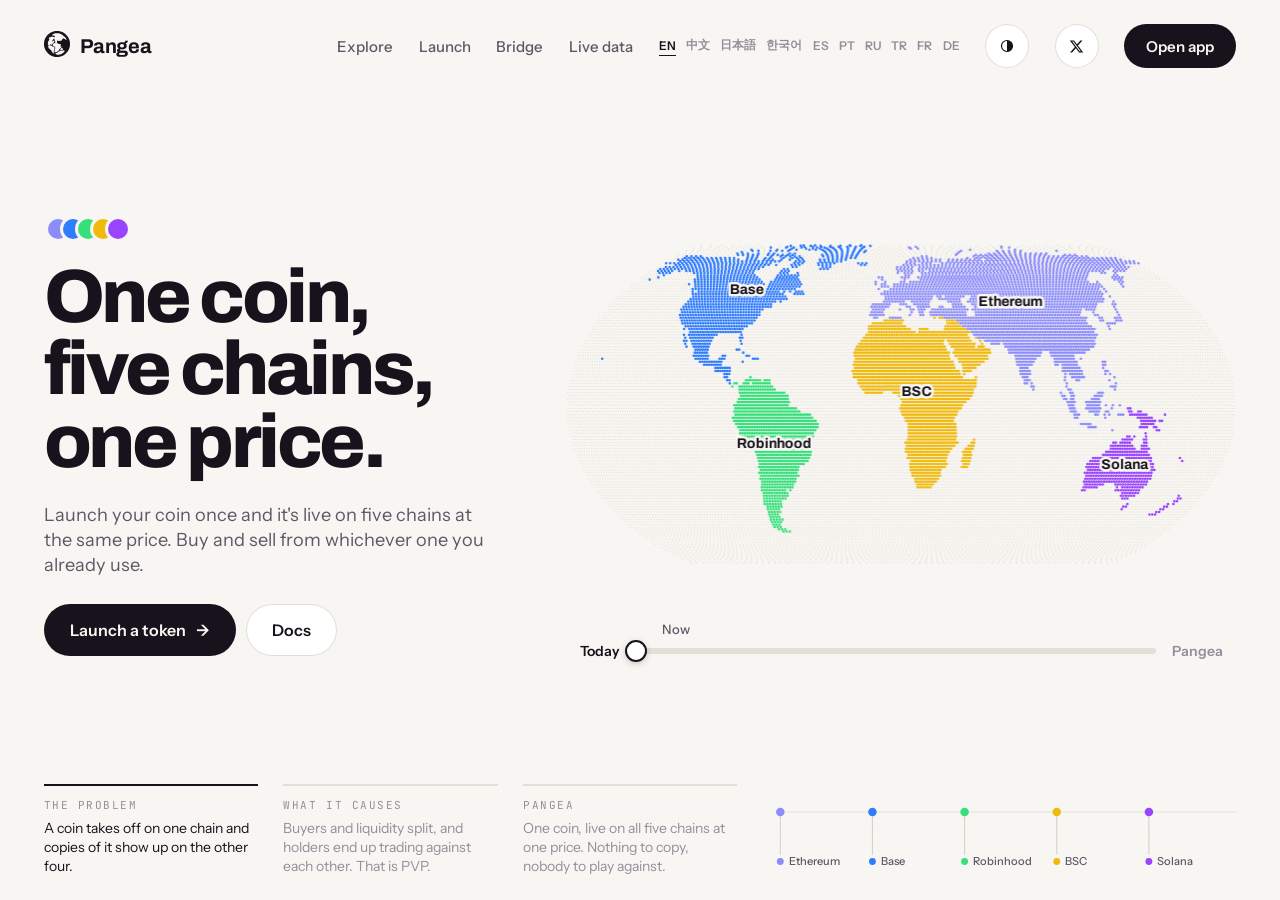
==== index.html @ af60b562 "update" ====
<!DOCTYPE html>
<html lang="en" data-theme="auto">
<head>
  <meta charset="utf-8">
  <meta name="viewport" content="width=device-width, initial-scale=1">
  <title>Pangea: one coin, five chains, one price</title>
  <meta name="description" content="Launch a coin once and it is live on Ethereum, Base, Robinhood Chain, BSC and Solana at the same price. Buy and sell from the chain you already use.">
  <link rel="icon" href="logo.jpg">
  <link rel="preconnect" href="https://fonts.googleapis.com">
  <link rel="preconnect" href="https://fonts.gstatic.com" crossorigin>
  <link href="https://fonts.googleapis.com/css2?family=Archivo:wdth,wght@75..125,500..800&family=Instrument+Sans:wght@400..600&family=JetBrains+Mono:wght@400;500&display=swap" rel="stylesheet">
  <link rel="stylesheet" href="css/site.css">
  <script>
    (function () {
      try {
        var t = localStorage.getItem("pangea.theme");
        var c = t === "light" || t === "dark" ? t : null;
        var d = document.documentElement;
        d.dataset.theme = c || "auto";
        if ((c || (matchMedia("(prefers-color-scheme: dark)").matches ? "dark" : "light")) === "dark") d.classList.add("dark");
      } catch (e) {}
    })();
  </script>
</head>
<body>
  <div class="kn-hero" data-theme="auto" style="--t:0%">
    <header class="kn-bar">
      <a class="kn-brand" href="index.html"><span data-mark="26"></span><span>Pangea</span></a>
      <nav class="kn-nav">
        <a href="app/explore.html">Explore</a>
        <a href="app/launch.html">Launch</a>
        <a href="app/bridge.html">Bridge</a>
        <a href="app/live.html">Live data</a>
      </nav>
      <nav class="kn-langs" aria-label="Language">
        <button type="button" lang="en" title="English" aria-label="English" data-on="1">EN</button>
        <button type="button" lang="zh" title="中文" aria-label="中文" data-on="0">中文</button>
        <button type="button" lang="ja" title="日本語" aria-label="日本語" data-on="0">日本語</button>
        <button type="button" lang="ko" title="한국어" aria-label="한국어" data-on="0">한국어</button>
        <button type="button" lang="es" title="Español" aria-label="Español" data-on="0">ES</button>
        <button type="button" lang="pt" title="Português" aria-label="Português" data-on="0">PT</button>
        <button type="button" lang="ru" title="Русский" aria-label="Русский" data-on="0">RU</button>
        <button type="button" lang="tr" title="Türkçe" aria-label="Türkçe" data-on="0">TR</button>
        <button type="button" lang="fr" title="Français" aria-label="Français" data-on="0">FR</button>
        <button type="button" lang="de" title="Deutsch" aria-label="Deutsch" data-on="0">DE</button>
      </nav>
      <span class="kn-pick">
        <select aria-label="Language">
          <option value="en">English</option>
          <option value="zh">中文</option>
          <option value="ja">日本語</option>
          <option value="ko">한국어</option>
          <option value="es">Español</option>
          <option value="pt">Português</option>
          <option value="ru">Русский</option>
          <option value="tr">Türkçe</option>
          <option value="fr">Français</option>
          <option value="de">Deutsch</option>
        </select>
        <span aria-hidden="true">▾</span>
      </span>
      <button type="button" class="kn-round" aria-label="Switch between light and dark">
        <svg viewBox="0 0 24 24" width="16" height="16" aria-hidden="true"><circle cx="12" cy="12" r="8.25" fill="none" stroke="currentColor" stroke-width="1.8"></circle><path d="M12 3.75a8.25 8.25 0 0 1 0 16.5z" fill="currentColor"></path></svg>
      </button>
      <a class="kn-x" href="https://x.com/LaunchOnPangea" target="_blank" rel="noreferrer" aria-label="Pangea on X">
        <svg viewBox="0 0 24 24" width="15" height="15" aria-hidden="true"><path fill="currentColor" d="M18.244 2.25h3.308l-7.227 8.26 8.502 11.24H16.17l-5.214-6.817L4.99 21.75H1.68l7.73-8.835L1.254 2.25H8.08l4.713 6.231zm-1.161 17.52h1.833L7.084 4.126H5.117z"></path></svg>
      </a>
      <a class="kn-pill" data-open href="app/explore.html">Open app</a>
    </header>
    <div class="kn-stage">
      <main class="kn-say">
        <div class="kn-five" aria-hidden="true">
          <i style="background:#8C8DFB"></i>
          <i style="background:#2F7CFF"></i>
          <i style="background:#35E07A"></i>
          <i style="background:#F0B90B"></i>
          <i style="background:#9945FF"></i>
        </div>
        <h1 class="kn-claim"><span>One coin, </span><span>five chains, </span><span>one price.</span></h1>
        <p class="kn-lede">Launch your coin once and it's live on five chains at the same price. Buy and sell from whichever one you already use.</p>
        <div class="kn-cta">
          <a class="kn-pill" data-launch href="app/launch.html">Launch a token <span aria-hidden="true">→</span></a>
          <a class="kn-ghost" href="app/docs.html">Docs</a>
          <a class="kn-x kn-x-low" href="https://x.com/LaunchOnPangea" target="_blank" rel="noreferrer" aria-label="Pangea on X">
            <svg viewBox="0 0 24 24" width="15" height="15" aria-hidden="true"><path fill="currentColor" d="M18.244 2.25h3.308l-7.227 8.26 8.502 11.24H16.17l-5.214-6.817L4.99 21.75H1.68l7.73-8.835L1.254 2.25H8.08l4.713 6.231zm-1.161 17.52h1.833L7.084 4.126H5.117z"></path></svg>
          </a>
        </div>
      </main>
      <section class="kn-world" aria-label="Pangea">
        <canvas class="kn-canvas"></canvas>
        <div class="kn-time">
          <span data-today data-on="1">Today</span>
          <div class="kn-track" role="slider" tabindex="0" aria-orientation="horizontal" aria-label="Today, Pangea" aria-valuemin="0" aria-valuemax="250" aria-valuenow="0" aria-valuetext="Now">
            <div class="kn-rail"></div>
            <div class="kn-fill"></div>
            <div class="kn-knob"></div>
            <div class="kn-when" aria-hidden="true">Now</div>
          </div>
          <span data-future data-on="0">Pangea</span>
        </div>
      </section>
    </div>
    <footer class="kn-foot">
      <ol class="kn-steps">
        <li data-on="1"><button type="button" aria-current="step"><span class="kn-tag">The problem</span>A coin takes off on one chain and copies of it show up on the other four.</button></li>
        <li data-on="0"><button type="button"><span class="kn-tag">What it causes</span>Buyers and liquidity split, and holders end up trading against each other. That is PVP.</button></li>
        <li data-on="0"><button type="button"><span class="kn-tag">Pangea</span>One coin, live on all five chains at one price. Nothing to copy, nobody to play against.</button></li>
      </ol>
      <svg class="kn-legend" viewBox="0 0 540 110" data-hover="-1">
        <line class="kn-legend-rail" x1="0" y1="34" x2="540" y2="34"></line>
        <circle class="kn-legend-ring" cx="270" cy="34" r="11" opacity="0"></circle>
        <g data-chain="eth" opacity="1"><rect x="-4" y="0" width="108" height="110" fill="transparent"></rect><polyline class="kn-legend-lead" points="5,84 5,62 5,34"></polyline><circle data-head cx="5" cy="34" r="5" fill="#8C8DFB"></circle><circle cx="5" cy="92" r="4" fill="#8C8DFB"></circle><text x="15" y="96.5">Ethereum</text></g>
        <g data-chain="base" opacity="1"><rect x="104" y="0" width="108" height="110" fill="transparent"></rect><polyline class="kn-legend-lead" points="113,84 113,62 113,34"></polyline><circle data-head cx="113" cy="34" r="5" fill="#2F7CFF"></circle><circle cx="113" cy="92" r="4" fill="#2F7CFF"></circle><text x="123" y="96.5">Base</text></g>
        <g data-chain="rh" opacity="1"><rect x="212" y="0" width="108" height="110" fill="transparent"></rect><polyline class="kn-legend-lead" points="221,84 221,62 221,34"></polyline><circle data-head cx="221" cy="34" r="5" fill="#35E07A"></circle><circle cx="221" cy="92" r="4" fill="#35E07A"></circle><text x="231" y="96.5">Robinhood</text></g>
        <g data-chain="bsc" opacity="1"><rect x="320" y="0" width="108" height="110" fill="transparent"></rect><polyline class="kn-legend-lead" points="329,84 329,62 329,34"></polyline><circle data-head cx="329" cy="34" r="5" fill="#F0B90B"></circle><circle cx="329" cy="92" r="4" fill="#F0B90B"></circle><text x="339" y="96.5">BSC</text></g>
        <g data-chain="sol" opacity="1"><rect x="428" y="0" width="108" height="110" fill="transparent"></rect><polyline class="kn-legend-lead" points="437,84 437,62 437,34"></polyline><circle data-head cx="437" cy="34" r="5" fill="#9945FF"></circle><circle cx="437" cy="92" r="4" fill="#9945FF"></circle><text x="447" y="96.5">Solana</text></g>
        <g data-one opacity="0" pointer-events="none"><circle class="kn-legend-one" cx="270" cy="34" r="5.5"></circle><text class="kn-one" x="270" y="14" text-anchor="middle">PANGEA</text></g>
      </svg>
    </footer>
  </div>
  <script src="js/mark.js"></script>
  <script src="js/map.js"></script>
  <script src="js/home.js"></script>
  <script src="js/marks.js"></script>
</body>
</html>
---- css/site.css ----
:root {
  --font-archivo: "Archivo", system-ui, sans-serif;
  --font-instrument: "Instrument Sans", system-ui, sans-serif;
  --font-mono-jb: "JetBrains Mono", ui-monospace, monospace;
  --paper: #f8f6f2;
  --card: #fff;
  --ink: #17131c;
  --ink2: #403a48;
  --soft: #5d5766;
  --dim: #6f6978;
  --faint: #948e9b;
  --line: #e3ded6;
  --sunk: #ebe7df;
  --em: #3cf0a8;
  --em-ink: #0b8f5f;
  color-scheme: light;
}

html[data-theme="dark"] {
  --paper: #09090a;
  --card: #15161a;
  --ink: #f5f3ed;
  --ink2: #d8d4cc;
  --soft: #b0ada4;
  --dim: #8a8780;
  --faint: #8a8780;
  --line: #2c2d33;
  --sunk: #1b1c20;
  --em-ink: #3cf0a8;
  color-scheme: dark;
}

@media (prefers-color-scheme: dark) {
  html[data-theme="auto"] {
    --paper: #09090a;
    --card: #15161a;
    --ink: #f5f3ed;
    --ink2: #d8d4cc;
    --soft: #b0ada4;
    --dim: #8a8780;
    --faint: #8a8780;
    --line: #2c2d33;
    --sunk: #1b1c20;
    --em-ink: #3cf0a8;
    color-scheme: dark;
  }
}

* { box-sizing: border-box; }
html, body { margin: 0; min-height: 100%; }
body { background: var(--paper); color: var(--ink); }
button, input, select { font: inherit; color: inherit; }
button { cursor: pointer; }

.kn-hero {
  --paper: #f8f6f2;
  --card: #fff;
  --ink: #17131c;
  --soft: #5d5766;
  --dim: #948e9b;
  --line: #e3ded6;
  --sea: #e3ded6;
  --em: #3cf0a8;
  --em-ink: #0b8f5f;
  --pad-x: clamp(18px, 3.4vw, 64px);
  --mono: var(--font-mono-jb), ui-monospace, monospace;
  --display: var(--font-archivo), system-ui, sans-serif;
  z-index: 1;
  background: var(--paper);
  min-height: 100dvh;
  color: var(--ink);
  font-family: var(--font-instrument), system-ui, sans-serif;
  grid-template-rows: auto 1fr auto;
  display: grid;
  position: relative;
  overflow-x: clip;
}
.kn-hero[data-theme="dark"] {
  --paper: #09090a;
  --card: #15161a;
  --ink: #f5f3ed;
  --soft: #b0ada4;
  --dim: #8a8780;
  --line: #2c2d33;
  --sea: #1b1c20;
  --em-ink: #3cf0a8;
}
@media (prefers-color-scheme: dark) {
  .kn-hero[data-theme="auto"] {
    --paper: #09090a;
    --card: #15161a;
    --ink: #f5f3ed;
    --soft: #b0ada4;
    --dim: #8a8780;
    --line: #2c2d33;
    --sea: #1b1c20;
    --em-ink: #3cf0a8;
  }
}
body:has(.kn-hero) { background: #f8f6f2; }
body:has(.kn-hero[data-theme="dark"]) { background: #09090a; }
@media (prefers-color-scheme: dark) {
  body:has(.kn-hero[data-theme="auto"]) { background: #09090a; }
}
.kn-hero a { color: var(--soft); text-decoration: none; }
.kn-hero a:hover { color: var(--ink); }
.kn-hero :focus-visible { outline: 2px solid var(--ink); outline-offset: 3px; }
.kn-bar {
  padding: clamp(16px, 1.9vw, 28px) var(--pad-x);
  align-items: center;
  gap: clamp(12px, 2vw, 28px);
  display: flex;
}
.kn-hero a.kn-brand {
  color: var(--ink);
  font-family: var(--display);
  letter-spacing: -0.02em;
  align-items: center;
  gap: 10px;
  font-size: 20px;
  font-weight: 700;
  display: flex;
}
.kn-hero a.kn-brand svg { color: var(--ink); }
.kn-nav {
  gap: clamp(16px, 2vw, 30px);
  margin-left: auto;
  font-size: 15px;
  font-weight: 500;
  display: none;
}
.kn-bar .kn-langs { gap: clamp(6px, 0.8vw, 11px); margin-left: 0; display: none; }
.kn-langs button {
  border: 0;
  border-bottom: 1px solid transparent;
  background: none;
  padding: 0 0 1px;
  color: var(--dim);
  font-size: 12px;
  font-weight: 600;
}
.kn-hero .kn-langs button:hover { color: var(--ink); }
.kn-hero .kn-langs button[data-on="1"] { color: var(--ink); border-color: var(--ink); }
.kn-pick { min-width: 0; margin-left: auto; position: relative; display: inline-flex; align-items: center; }
.kn-hero .kn-pick select {
  field-sizing: content;
  text-overflow: ellipsis;
  border: 1px solid var(--line);
  background: var(--card);
  color: var(--ink);
  cursor: pointer;
  appearance: none;
  border-radius: 999px;
  min-width: 0;
  padding: 6px 22px 6px 10px;
  font-size: 12px;
  outline: none;
}
.kn-hero .kn-pick > span {
  pointer-events: none;
  position: absolute;
  right: 8px;
  color: var(--soft);
  font-size: 12px;
}
.kn-hero a.kn-pill, .kn-hero a.kn-ghost {
  white-space: nowrap;
  border-radius: 999px;
  flex: none;
  align-items: center;
  gap: 10px;
  height: 44px;
  padding: 0 clamp(16px, 4vw, 22px);
  font-size: 15px;
  font-weight: 600;
  transition: opacity 0.16s, transform 0.16s;
  display: flex;
}
.kn-hero a.kn-pill { background: var(--ink); color: var(--paper); }
.kn-hero a.kn-pill:hover { opacity: 0.86; color: var(--paper); }
.kn-hero a.kn-ghost { background: var(--card); color: var(--ink); box-shadow: inset 0 0 0 1px var(--line); }
.kn-hero a.kn-ghost:hover { box-shadow: inset 0 0 0 1px var(--dim); color: var(--ink); }
.kn-hero a.kn-pill:active, .kn-hero a.kn-ghost:active { transform: scale(0.97); }
.kn-hero .kn-round, .kn-hero a.kn-x {
  background: var(--card);
  width: 44px;
  height: 44px;
  color: var(--ink);
  box-shadow: inset 0 0 0 1px var(--line);
  cursor: pointer;
  border: 0;
  border-radius: 50%;
  flex: none;
  justify-content: center;
  align-items: center;
  padding: 0;
  display: flex;
}
.kn-hero .kn-round:hover, .kn-hero a.kn-x:hover { box-shadow: inset 0 0 0 1px var(--dim); color: var(--ink); }
.kn-hero a.kn-x { display: none; }
.kn-hero .kn-cta a.kn-x-low { width: 52px; height: 52px; padding: 0; display: flex; }
.kn-stage {
  width: 100%;
  max-width: 1600px;
  padding: clamp(8px, 2vh, 28px) var(--pad-x);
  grid-template-columns: minmax(0, 1fr);
  align-items: center;
  gap: clamp(20px, 3vw, 56px);
  margin: 0 auto;
  display: grid;
}
.kn-say { min-width: 0; }
.kn-five { margin: 0 0 clamp(16px, 2.4vh, 26px) 4px; display: flex; }
.kn-five i {
  width: 20px;
  height: 20px;
  box-shadow: 0 0 0 3px var(--paper);
  border-radius: 50%;
  margin-left: -5px;
  display: block;
}
.kn-five i:first-child { margin-left: 0; }
.kn-claim {
  font-family: var(--display);
  letter-spacing: -0.045em;
  text-wrap: balance;
  word-break: keep-all;
  margin: 0;
  font-size: clamp(44px, 12.5vw, 76px);
  font-weight: 800;
  line-height: 0.96;
}
.kn-claim span { display: block; }
.kn-lede {
  max-width: 27em;
  color: var(--soft);
  text-wrap: pretty;
  margin: clamp(18px, 2.6vh, 28px) 0 0;
  font-size: clamp(17px, 1.42vw, 22px);
  line-height: 1.38;
}
.kn-cta { flex-wrap: wrap; gap: 10px; margin-top: clamp(20px, 3vh, 32px); display: flex; }
.kn-hero .kn-cta a { height: 52px; padding: 0 26px; font-size: 16px; }
.kn-world { min-width: 0; }
.kn-canvas {
  aspect-ratio: 16 / 9.4;
  touch-action: pan-y;
  width: 100%;
  max-height: 62vh;
  display: block;
  font-family: var(--display);
}
.kn-time {
  user-select: none;
  grid-template-columns: auto minmax(0, 1fr) auto;
  align-items: center;
  gap: 16px;
  padding: 34px 2% 0;
  font-size: 14px;
  font-weight: 600;
  display: grid;
}
.kn-time > span { color: var(--dim); transition: color 0.2s; }
.kn-time > span[data-on="1"] { color: var(--ink); }
.kn-track { cursor: ew-resize; touch-action: none; height: 28px; position: relative; }
.kn-rail, .kn-fill {
  border-radius: 3px;
  height: 6px;
  margin-top: -3px;
  position: absolute;
  top: 50%;
  left: 0;
}
.kn-rail { background: var(--line); right: 0; }
.kn-fill { width: var(--t); background: var(--ink); }
.kn-knob {
  left: var(--t);
  background: var(--card);
  border: 2px solid var(--ink);
  border-radius: 50%;
  width: 22px;
  height: 22px;
  margin: -11px 0 0 -11px;
  position: absolute;
  top: 50%;
  box-shadow: 0 2px 6px #0000002e;
}
.kn-when {
  left: clamp(40px, var(--t), calc(100% - 40px));
  white-space: nowrap;
  color: var(--soft);
  font-size: 13px;
  font-weight: 500;
  position: absolute;
  bottom: 100%;
  transform: translate(-50%);
}
.kn-when b { font-family: var(--mono); color: var(--ink); margin: 0 0.3em; font-weight: 500; }
.kn-foot {
  padding: 0 var(--pad-x) clamp(14px, 2.6vh, 32px);
  justify-content: space-between;
  align-items: flex-end;
  gap: clamp(20px, 3vw, 56px);
  display: none;
}
.kn-legend { cursor: default; flex: none; width: min(480px, 36vw); height: auto; display: none; overflow: visible; }
.kn-legend text { fill: var(--soft); font-size: 13px; font-weight: 500; font-family: var(--font-instrument), system-ui, sans-serif; }
.kn-legend-rail { stroke: var(--line); }
.kn-legend-lead { fill: none; stroke: #cdc7be; }
.kn-legend-ring { fill: none; stroke: var(--em-ink); stroke-width: 1.5px; }
.kn-legend-one { fill: var(--em); }
.kn-legend text.kn-one {
  fill: var(--em-ink);
  font-family: var(--display);
  letter-spacing: 0.16em;
  font-size: 12px;
  font-weight: 800;
}
.kn-steps {
  flex: 1 1 0;
  grid-template-columns: repeat(3, minmax(0, 1fr));
  gap: clamp(14px, 2vw, 28px);
  max-width: 760px;
  margin: 0;
  padding: 0;
  list-style: none;
  display: grid;
}
.kn-steps button {
  border: 0;
  border-top: 2px solid var(--line);
  width: 100%;
  font: inherit;
  text-align: left;
  color: var(--dim);
  cursor: pointer;
  background: transparent;
  padding: 12px 0 0;
  font-size: 14px;
  line-height: 1.38;
  transition: color 0.3s, border-color 0.3s;
  display: block;
}
.kn-steps button:hover { color: var(--soft); }
.kn-steps li[data-on="1"] button { border-top-color: var(--ink); color: var(--ink); }
.kn-tag {
  font-family: var(--mono);
  letter-spacing: 0.14em;
  text-transform: uppercase;
  color: var(--dim);
  margin-bottom: 6px;
  font-size: 11px;
  display: block;
}
@media (max-width: 420px) {
  .kn-bar { gap: 8px; padding-inline: 14px; }
  .kn-hero a.kn-pill { padding-inline: 14px; font-size: 14px; }
  .kn-hero .kn-round, .kn-hero a.kn-x { width: 40px; height: 40px; }
}
@media (min-width: 620px) {
  .kn-hero a.kn-x { display: flex; }
  .kn-hero .kn-cta a.kn-x-low { display: none; }
}
@media (min-width: 760px) {
  .kn-nav { display: flex; }
  .kn-pick { margin-left: 0; }
}
@media (min-width: 900px) {
  .kn-stage { grid-template-columns: minmax(0, 0.84fr) minmax(0, 1.16fr); }
  .kn-claim { font-size: clamp(52px, 5.9vw, 104px); }
  .kn-foot { display: flex; }
}
@media (min-width: 900px) and (min-height: 720px) {
  .kn-hero { height: 100dvh; overflow: hidden; }
}
@media (min-width: 1180px) { .kn-legend { display: block; } }
@media (min-width: 1280px) {
  .kn-bar .kn-langs { display: flex; }
  .kn-pick { display: none; }
}
.kn-bar, .kn-five, .kn-claim, .kn-lede, .kn-cta, .kn-time, .kn-foot {
  animation: kn-arrive 0.7s ease-out var(--at, 0s) both;
}
.kn-claim { --at: 80ms; }
.kn-lede { --at: 0.16s; }
.kn-cta { --at: 0.24s; }
.kn-time { --at: 0.36s; }
.kn-foot { --at: 0.48s; }
@keyframes kn-arrive { from { opacity: 0; } }
@media (prefers-reduced-motion: reduce) {
  .kn-bar, .kn-five, .kn-claim, .kn-lede, .kn-cta, .kn-time, .kn-foot { animation: none; }
}

/* App shell */
.app {
  min-height: 100dvh;
  display: grid;
  grid-template-columns: 232px minmax(0, 1fr);
  background: var(--paper);
  color: var(--ink);
  font-family: var(--font-archivo), system-ui, sans-serif;
}
.app-side {
  border-right: 1px solid var(--line);
  min-height: 100dvh;
  padding: 12px 14px 16px;
  display: flex;
  flex-direction: column;
  position: sticky;
  top: 0;
  height: 100dvh;
}
.side-top { display: flex; align-items: center; gap: 8px; padding: 0 8px 18px 12px; }
.side-top a { color: var(--ink); display: flex; }
.side-collapse {
  margin-left: auto;
  border: 0;
  background: transparent;
  color: var(--dim);
  font-family: var(--font-mono-jb), monospace;
  font-size: 14px;
  border-radius: 999px;
  padding: 4px 8px;
}
.app-nav { display: flex; flex-direction: column; gap: 2px; }
.app-nav a, .side-launch, .side-docs {
  display: flex;
  align-items: center;
  justify-content: space-between;
  gap: 8px;
  text-decoration: none;
  color: var(--ink2);
  border-radius: 8px;
  padding: 11px 12px;
  font-size: 14px;
}
.app-nav a[aria-current="page"] { background: var(--sunk); color: var(--ink); }
.app-nav a:hover, .side-docs:hover { background: color-mix(in srgb, var(--sunk) 70%, transparent); color: var(--ink); }
.nav-count {
  font-family: var(--font-mono-jb), monospace;
  font-size: 11px;
  color: var(--dim);
}
.side-launch {
  margin-top: 22px;
  background: var(--em);
  color: #09090a;
  font-weight: 600;
  justify-content: center;
  height: 40px;
}
.side-launch:hover { background: #6ff5bf; color: #09090a; }
.side-foot { margin-top: auto; }
.side-docs { color: var(--ink2); margin-bottom: 8px; }
.side-token {
  display: block;
  text-decoration: none;
  color: var(--ink);
  padding: 8px 12px 14px;
}
.side-token b { display: block; font-size: 13px; }
.side-token span { color: var(--dim); font-size: 12px; font-family: var(--font-mono-jb), monospace; }
.side-langs { display: flex; flex-wrap: wrap; gap: 8px 12px; padding: 8px 12px 0; }
.side-langs button {
  border: 0;
  background: none;
  padding: 0;
  font-size: 11px;
  font-weight: 700;
  color: var(--dim);
}
.side-langs button[data-on="1"] { color: var(--ink); }
.app-main { min-width: 0; padding: 16px 22px 48px; }
.app-top {
  display: flex;
  align-items: center;
  gap: 12px;
  margin-bottom: 18px;
}
.app-search {
  flex: 1;
  max-width: 560px;
  height: 36px;
  border-radius: 999px;
  border: 1px solid var(--line);
  background: var(--card);
  padding: 0 14px;
  font-size: 14px;
  outline: none;
}
.app-search:focus { border-color: var(--dim); }
.icon-btn, .connect-btn {
  height: 36px;
  border-radius: 999px;
  border: 1px solid var(--line);
  background: var(--card);
  padding: 0 14px;
  font-size: 14px;
}
.connect-btn { font-weight: 600; }
.live-note { display: flex; align-items: center; gap: 8px; color: var(--soft); font-size: 13px; margin: 0 0 14px; }
.live-note i { width: 7px; height: 7px; border-radius: 50%; background: #2f7cff; display: block; }
.feature-row {
  display: grid;
  grid-template-columns: 1.15fr repeat(3, minmax(0, 1fr));
  gap: 12px;
}
.feature {
  border-radius: 18px;
  padding: 18px 18px 16px;
  min-height: 210px;
  display: flex;
  flex-direction: column;
  text-decoration: none;
  color: inherit;
  background: var(--card);
  border: 1px solid var(--line);
}
.feature.official {
  background: #111113;
  color: #f5f3ed;
  border-color: #111113;
}
.kicker {
  font-family: var(--font-mono-jb), monospace;
  letter-spacing: 0.12em;
  font-size: 11px;
  color: var(--dim);
}
.official .kicker { color: #9a968e; }
.feature h2 { margin: 10px 0 8px; font-size: 28px; letter-spacing: -0.04em; font-weight: 750; }
.feature h2 em { font-style: normal; color: #9a968e; font-size: 16px; margin-left: 8px; font-weight: 600; }
.feature p { margin: 0; color: var(--soft); font-size: 14px; line-height: 1.4; }
.official p { color: #c8c4bb; }
.feature .meta { margin-top: 12px; font-family: var(--font-mono-jb), monospace; font-size: 12px; color: #9a968e; }
.pill-link {
  margin-top: auto;
  align-self: flex-start;
  border-radius: 999px;
  border: 1px solid #3a3a3e;
  color: #f5f3ed;
  text-decoration: none;
  padding: 8px 14px;
  font-size: 13px;
  font-weight: 600;
}
.feature:not(.official) .go {
  margin-top: auto;
  font-size: 12px;
  font-weight: 700;
  letter-spacing: 0.08em;
}
.chain-pips { display: flex; gap: 6px; margin-top: 12px; }
.chain-pips b {
  font-size: 10px;
  font-weight: 700;
  letter-spacing: 0.04em;
  border-radius: 999px;
  padding: 3px 6px;
  color: #17131c;
}
.recent { margin: 22px 0 8px; font-size: 13px; color: var(--dim); }
.recent-row { display: flex; gap: 8px; overflow: auto; padding-bottom: 8px; }
.recent-row a {
  text-decoration: none;
  color: var(--ink);
  background: var(--card);
  border: 1px solid var(--line);
  border-radius: 12px;
  padding: 8px 10px;
  min-width: 92px;
  font-size: 13px;
}
.recent-row a span { display: block; color: var(--dim); font-size: 11px; }
.filters { display: flex; align-items: center; gap: 8px; margin: 16px 0; flex-wrap: wrap; }
.filters button, .view-toggle {
  border: 0;
  background: transparent;
  border-radius: 999px;
  padding: 8px 12px;
  font-size: 14px;
  color: var(--soft);
}
.filters button[aria-pressed="true"] { background: var(--sunk); color: var(--ink); }
.filters .count { margin-left: auto; color: var(--dim); font-size: 13px; font-family: var(--font-mono-jb), monospace; }
.coin-grid { display: grid; grid-template-columns: repeat(auto-fill, minmax(280px, 1fr)); gap: 12px; }
.coin {
  display: block;
  text-decoration: none;
  color: inherit;
  background: var(--card);
  border: 1px solid var(--line);
  border-radius: 16px;
  padding: 14px 14px 12px;
}
.coin-head { display: flex; gap: 10px; align-items: center; }
.avatar {
  width: 36px;
  height: 36px;
  border-radius: 50%;
  display: grid;
  place-items: center;
  font-size: 12px;
  font-weight: 750;
  color: #17131c;
  flex: none;
}
.coin-head strong { display: block; font-size: 15px; }
.coin-head em { font-style: normal; color: var(--dim); font-size: 12px; }
.coin-sub { margin: 8px 0; color: var(--dim); font-size: 12px; display: flex; justify-content: space-between; }
.coin-mcap { display: flex; justify-content: space-between; align-items: baseline; font-weight: 700; }
.coin-mcap .up { color: var(--em-ink); font-family: var(--font-mono-jb), monospace; font-size: 12px; font-weight: 500; }
.coin-mcap .down { color: #d4534a; font-family: var(--font-mono-jb), monospace; font-size: 12px; font-weight: 500; }
.stats { display: grid; grid-template-columns: repeat(3, 1fr); gap: 8px; margin-top: 12px; }
.stats div { font-size: 12px; color: var(--dim); }
.stats b { display: block; color: var(--ink); font-size: 13px; margin-top: 2px; }
.page-title { margin: 8px 0 6px; font-size: 40px; letter-spacing: -0.045em; }
.page-lede { margin: 0 0 22px; max-width: 42em; color: var(--soft); line-height: 1.45; }
.panel {
  background: var(--card);
  border: 1px solid var(--line);
  border-radius: 18px;
  padding: 18px;
  max-width: 720px;
}
.field { display: flex; flex-direction: column; gap: 6px; margin-bottom: 14px; font-size: 13px; color: var(--soft); }
.field input, .field textarea, .field select {
  border: 1px solid var(--line);
  background: var(--paper);
  border-radius: 10px;
  padding: 10px 12px;
  font-size: 15px;
  color: var(--ink);
}
.row-2 { display: grid; grid-template-columns: 1fr 1fr; gap: 12px; }
.primary {
  background: var(--ink);
  color: var(--paper);
  border: 0;
  border-radius: 999px;
  height: 46px;
  padding: 0 18px;
  font-weight: 650;
}
.ghost {
  background: transparent;
  border: 1px solid var(--line);
  border-radius: 999px;
  height: 46px;
  padding: 0 18px;
}
.quote {
  font-family: var(--font-mono-jb), monospace;
  font-size: 13px;
  color: var(--soft);
  margin: 4px 0 16px;
}
.swap {
  display: grid;
  grid-template-columns: 1fr auto 1fr;
  gap: 10px;
  align-items: end;
}
.choice { display: flex; gap: 8px; margin-bottom: 14px; }
.choice button[aria-pressed="true"] { background: var(--ink); color: var(--paper); }
.docs { display: grid; grid-template-columns: 220px minmax(0, 1fr); gap: 28px; }
.docs nav a { display: block; color: var(--soft); text-decoration: none; font-size: 14px; padding: 6px 0; }
.docs nav a:hover { color: var(--ink); }
.docs article h2 { margin: 28px 0 8px; letter-spacing: -0.03em; }
.docs article p, .docs article li { color: var(--soft); line-height: 1.5; }
.docs article ul { padding-left: 18px; }
.table-wrap { overflow: auto; border: 1px solid var(--line); border-radius: 14px; background: var(--card); }
table { width: 100%; border-collapse: collapse; font-size: 14px; }
th, td { text-align: left; padding: 12px 14px; border-bottom: 1px solid var(--line); white-space: nowrap; }
th { color: var(--dim); font-weight: 550; font-size: 12px; letter-spacing: 0.04em; }
.modal {
  position: fixed;
  inset: 0;
  background: #17131c66;
  display: grid;
  place-items: center;
  padding: 20px;
}
.modal[hidden] { display: none; }
.modal section {
  width: min(420px, 100%);
  background: var(--card);
  color: var(--ink);
  border-radius: 18px;
  padding: 20px;
}
.toast {
  position: fixed;
  bottom: 18px;
  left: 50%;
  transform: translateX(-50%);
  background: var(--ink);
  color: var(--paper);
  border-radius: 999px;
  padding: 10px 16px;
  font-size: 14px;
}
@media (max-width: 980px) {
  .app { grid-template-columns: 1fr; }
  .app-side { position: relative; height: auto; min-height: 0; border-right: 0; border-bottom: 1px solid var(--line); }
  .feature-row, .docs, .row-2, .swap { grid-template-columns: 1fr; }
  .side-foot { margin-top: 18px; }
}
.app.is-collapsed { grid-template-columns: 76px minmax(0, 1fr); }
.app.is-collapsed .app-nav a,
.app.is-collapsed .side-launch,
.app.is-collapsed .side-docs,
.app.is-collapsed .side-token,
.app.is-collapsed .side-langs { font-size: 0; justify-content: center; padding-left: 0; padding-right: 0; }
.app.is-collapsed .nav-count { font-size: 11px; }
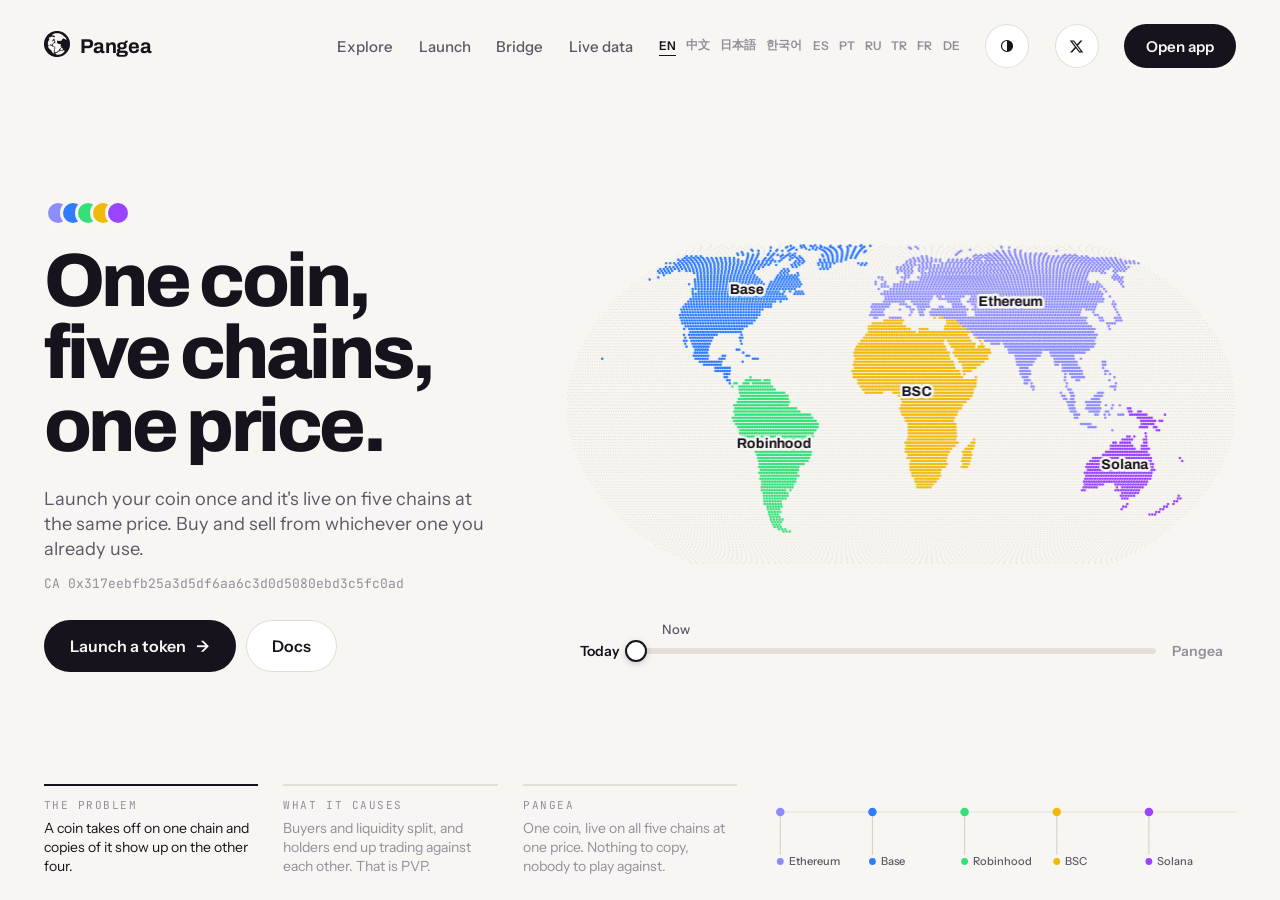
==== commit 63e2c7c0: "update" ====
--- a/index.html
+++ b/index.html
@@ -62,7 +62,7 @@
       <button type="button" class="kn-round" aria-label="Switch between light and dark">
         <svg viewBox="0 0 24 24" width="16" height="16" aria-hidden="true"><circle cx="12" cy="12" r="8.25" fill="none" stroke="currentColor" stroke-width="1.8"></circle><path d="M12 3.75a8.25 8.25 0 0 1 0 16.5z" fill="currentColor"></path></svg>
       </button>
-      <a class="kn-x" href="https://x.com/LaunchOnPangea" target="_blank" rel="noreferrer" aria-label="Pangea on X">
+      <a class="kn-x" href="https://x.com/pangea_eth" target="_blank" rel="noreferrer" aria-label="Pangea on X">
         <svg viewBox="0 0 24 24" width="15" height="15" aria-hidden="true"><path fill="currentColor" d="M18.244 2.25h3.308l-7.227 8.26 8.502 11.24H16.17l-5.214-6.817L4.99 21.75H1.68l7.73-8.835L1.254 2.25H8.08l4.713 6.231zm-1.161 17.52h1.833L7.084 4.126H5.117z"></path></svg>
       </a>
       <a class="kn-pill" data-open href="app/explore.html">Open app</a>
@@ -78,10 +78,11 @@
         </div>
         <h1 class="kn-claim"><span>One coin, </span><span>five chains, </span><span>one price.</span></h1>
         <p class="kn-lede">Launch your coin once and it's live on five chains at the same price. Buy and sell from whichever one you already use.</p>
+        <p class="kn-ca">CA <span data-ca>0x317eebfb25a3d5df6aa6c3d0d5080ebd3c5fc0ad</span></p>
         <div class="kn-cta">
           <a class="kn-pill" data-launch href="app/launch.html">Launch a token <span aria-hidden="true">→</span></a>
           <a class="kn-ghost" href="app/docs.html">Docs</a>
-          <a class="kn-x kn-x-low" href="https://x.com/LaunchOnPangea" target="_blank" rel="noreferrer" aria-label="Pangea on X">
+          <a class="kn-x kn-x-low" href="https://x.com/pangea_eth" target="_blank" rel="noreferrer" aria-label="Pangea on X">
             <svg viewBox="0 0 24 24" width="15" height="15" aria-hidden="true"><path fill="currentColor" d="M18.244 2.25h3.308l-7.227 8.26 8.502 11.24H16.17l-5.214-6.817L4.99 21.75H1.68l7.73-8.835L1.254 2.25H8.08l4.713 6.231zm-1.161 17.52h1.833L7.084 4.126H5.117z"></path></svg>
           </a>
         </div>
--- a/css/site.css
+++ b/css/site.css
@@ -239,6 +239,15 @@
   font-size: clamp(17px, 1.42vw, 22px);
   line-height: 1.38;
 }
+.kn-ca {
+  max-width: 36em;
+  margin: 14px 0 0;
+  color: var(--dim);
+  font-family: var(--mono);
+  font-size: 13px;
+  line-height: 1.4;
+  word-break: break-all;
+}
 .kn-cta { flex-wrap: wrap; gap: 10px; margin-top: clamp(20px, 3vh, 32px); display: flex; }
 .kn-hero .kn-cta a { height: 52px; padding: 0 26px; font-size: 16px; }
 .kn-world { min-width: 0; }
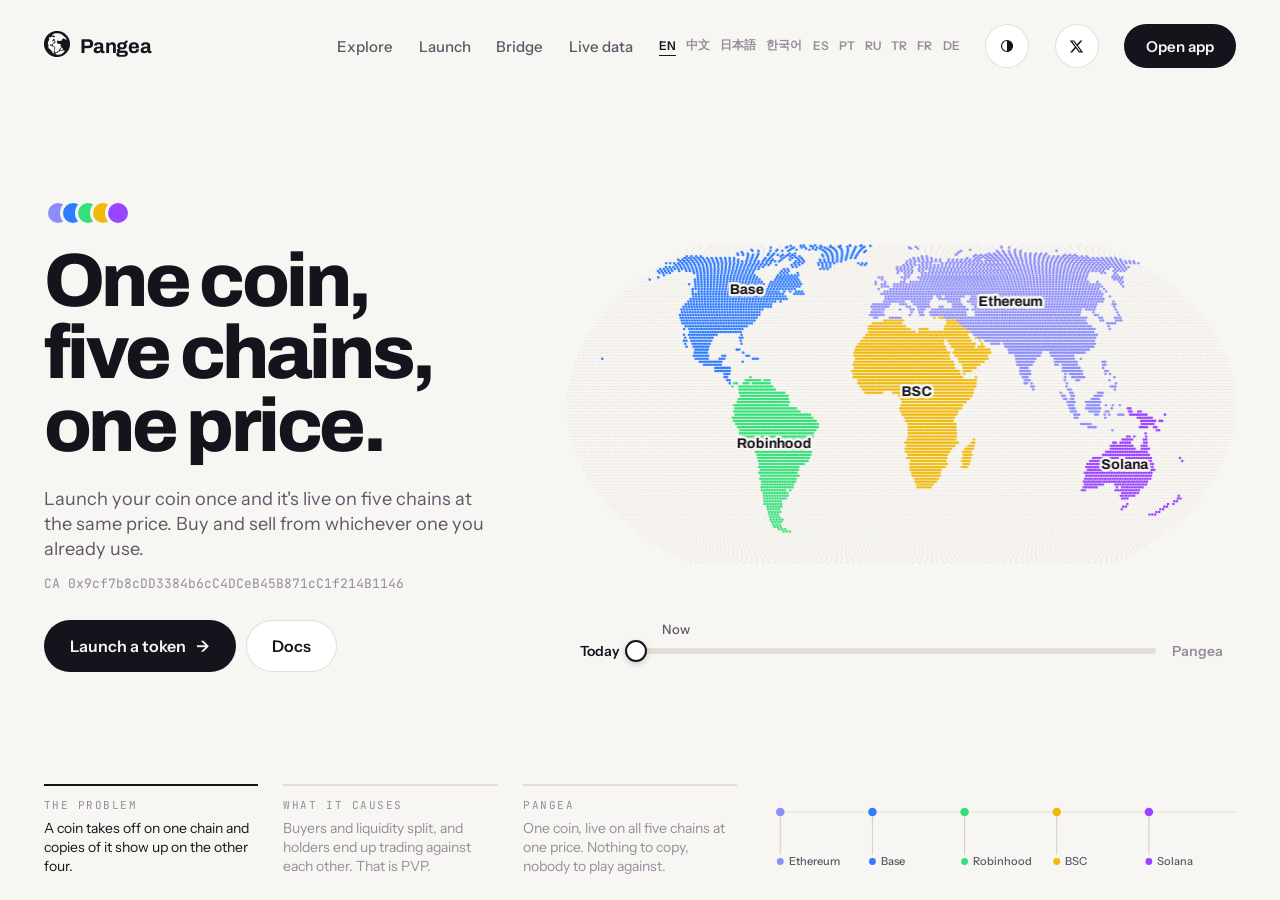
==== commit 4cdbc38e: "update" ====
--- a/index.html
+++ b/index.html
@@ -78,7 +78,7 @@
         </div>
         <h1 class="kn-claim"><span>One coin, </span><span>five chains, </span><span>one price.</span></h1>
         <p class="kn-lede">Launch your coin once and it's live on five chains at the same price. Buy and sell from whichever one you already use.</p>
-        <p class="kn-ca">CA <span data-ca>0x317eebfb25a3d5df6aa6c3d0d5080ebd3c5fc0ad</span></p>
+        <p class="kn-ca">CA <span data-ca>0x9cf7b8cDD3384b6cC4DCeB45B871cC1f214B1146</span></p>
         <div class="kn-cta">
           <a class="kn-pill" data-launch href="app/launch.html">Launch a token <span aria-hidden="true">→</span></a>
           <a class="kn-ghost" href="app/docs.html">Docs</a>
--- a/css/site.css
+++ b/css/site.css
@@ -505,6 +505,11 @@
   background: var(--card);
   padding: 0 14px;
   font-size: 14px;
+  color: var(--ink);
+  text-decoration: none;
+  display: inline-flex;
+  align-items: center;
+  justify-content: center;
 }
 .connect-btn { font-weight: 600; }
 .live-note { display: flex; align-items: center; gap: 8px; color: var(--soft); font-size: 13px; margin: 0 0 14px; }
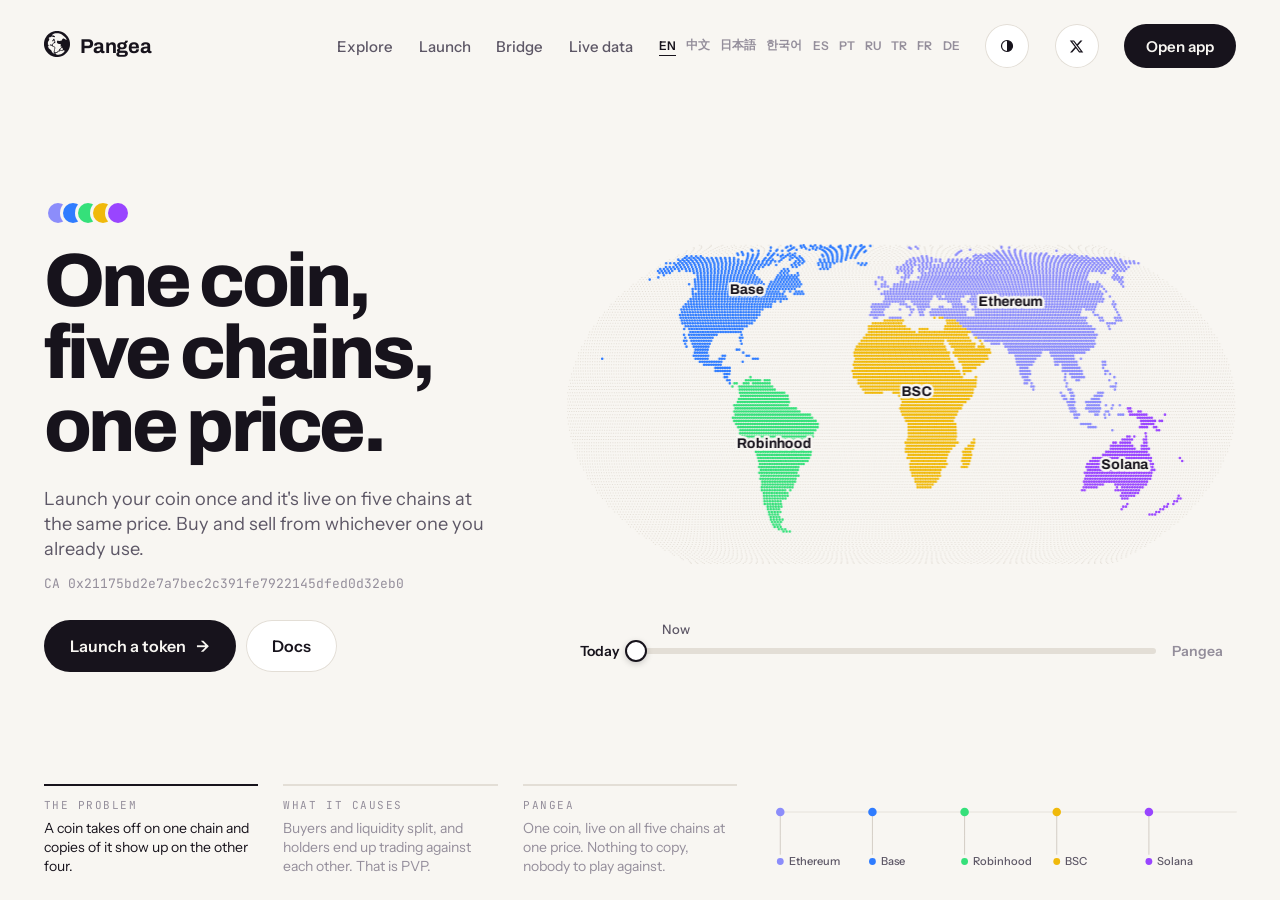
==== commit fb2189fe: "update" ====
--- a/index.html
+++ b/index.html
@@ -62,7 +62,7 @@
       <button type="button" class="kn-round" aria-label="Switch between light and dark">
         <svg viewBox="0 0 24 24" width="16" height="16" aria-hidden="true"><circle cx="12" cy="12" r="8.25" fill="none" stroke="currentColor" stroke-width="1.8"></circle><path d="M12 3.75a8.25 8.25 0 0 1 0 16.5z" fill="currentColor"></path></svg>
       </button>
-      <a class="kn-x" href="https://x.com/pangea_eth" target="_blank" rel="noreferrer" aria-label="Pangea on X">
+      <a class="kn-x" href="https://x.com/pangea_Eth" target="_blank" rel="noreferrer" aria-label="Pangea on X">
         <svg viewBox="0 0 24 24" width="15" height="15" aria-hidden="true"><path fill="currentColor" d="M18.244 2.25h3.308l-7.227 8.26 8.502 11.24H16.17l-5.214-6.817L4.99 21.75H1.68l7.73-8.835L1.254 2.25H8.08l4.713 6.231zm-1.161 17.52h1.833L7.084 4.126H5.117z"></path></svg>
       </a>
       <a class="kn-pill" data-open href="app/explore.html">Open app</a>
@@ -78,11 +78,11 @@
         </div>
         <h1 class="kn-claim"><span>One coin, </span><span>five chains, </span><span>one price.</span></h1>
         <p class="kn-lede">Launch your coin once and it's live on five chains at the same price. Buy and sell from whichever one you already use.</p>
-        <p class="kn-ca">CA <span data-ca>0x9cf7b8cDD3384b6cC4DCeB45B871cC1f214B1146</span></p>
+        <p class="kn-ca">CA <span data-ca>0x21175bd2e7a7bec2c391fe7922145dfed0d32eb0</span></p>
         <div class="kn-cta">
           <a class="kn-pill" data-launch href="app/launch.html">Launch a token <span aria-hidden="true">→</span></a>
           <a class="kn-ghost" href="app/docs.html">Docs</a>
-          <a class="kn-x kn-x-low" href="https://x.com/pangea_eth" target="_blank" rel="noreferrer" aria-label="Pangea on X">
+          <a class="kn-x kn-x-low" href="https://x.com/pangea_Eth" target="_blank" rel="noreferrer" aria-label="Pangea on X">
             <svg viewBox="0 0 24 24" width="15" height="15" aria-hidden="true"><path fill="currentColor" d="M18.244 2.25h3.308l-7.227 8.26 8.502 11.24H16.17l-5.214-6.817L4.99 21.75H1.68l7.73-8.835L1.254 2.25H8.08l4.713 6.231zm-1.161 17.52h1.833L7.084 4.126H5.117z"></path></svg>
           </a>
         </div>
